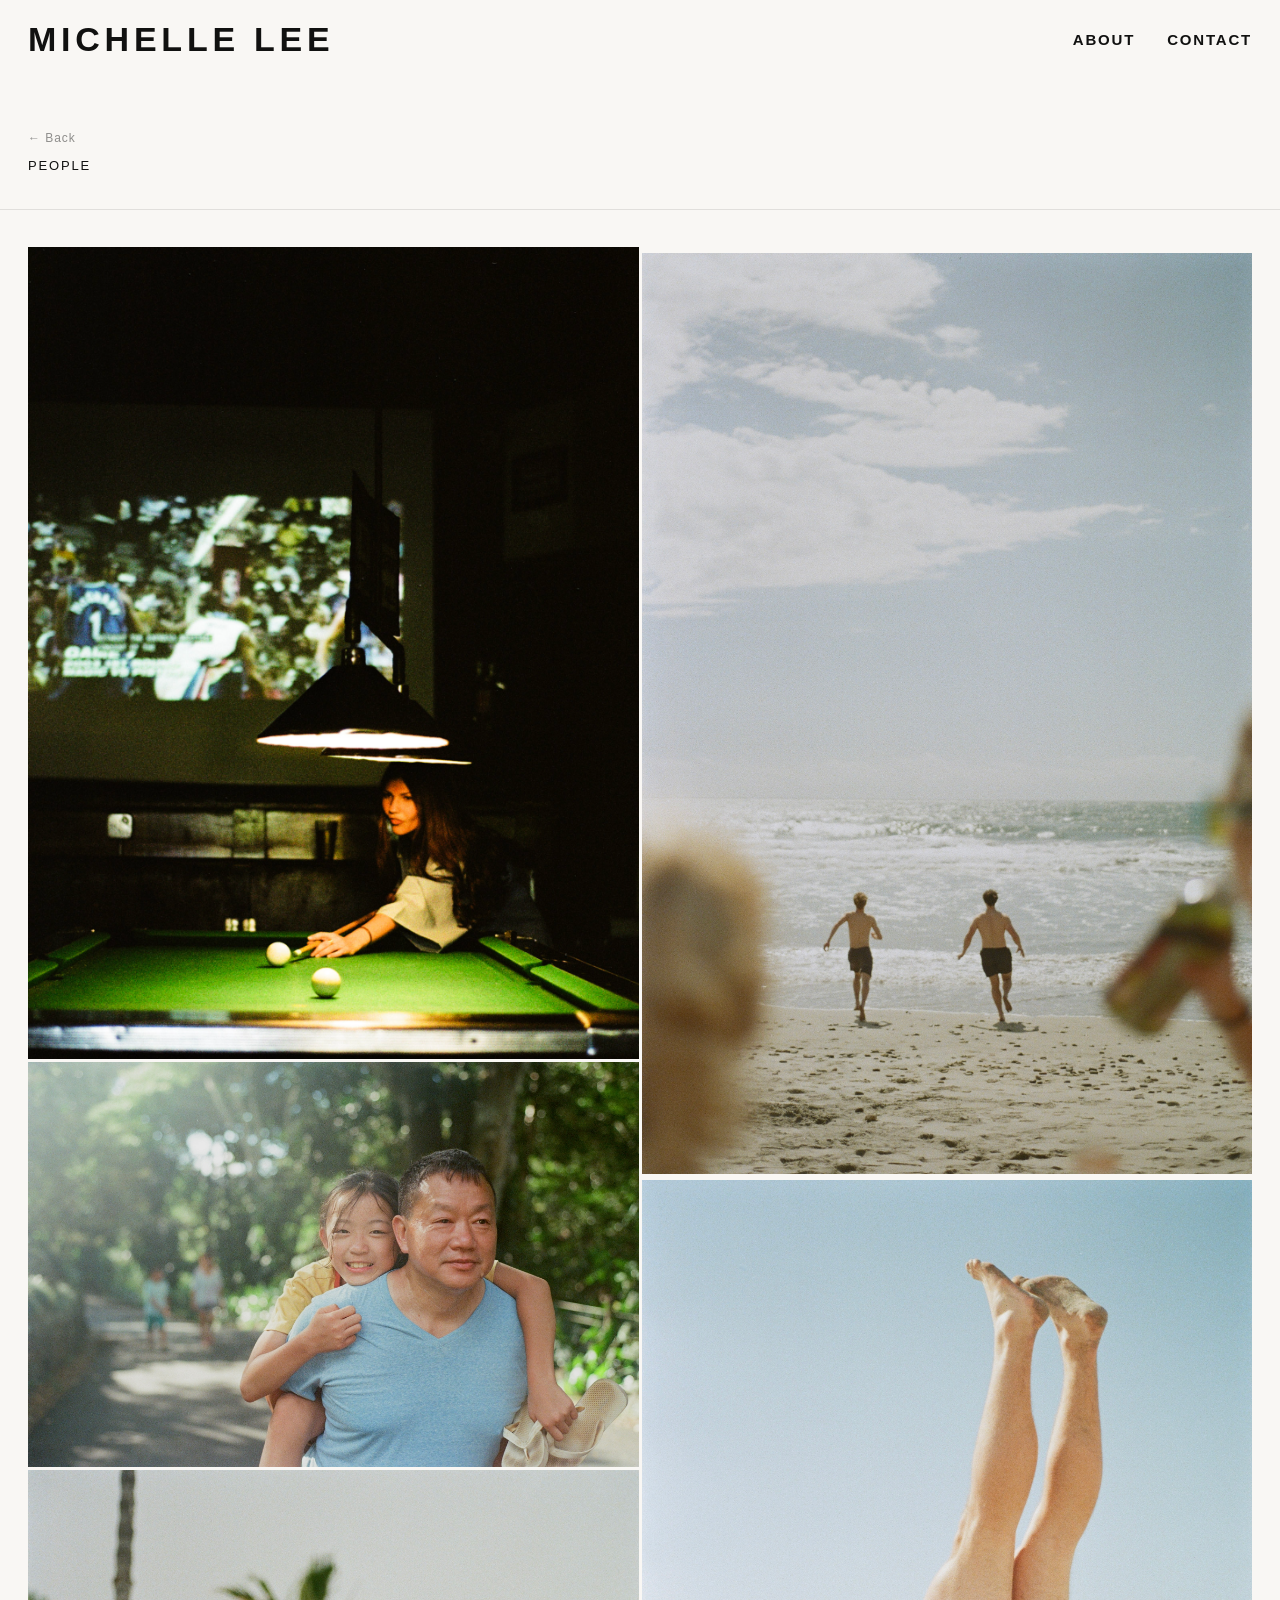
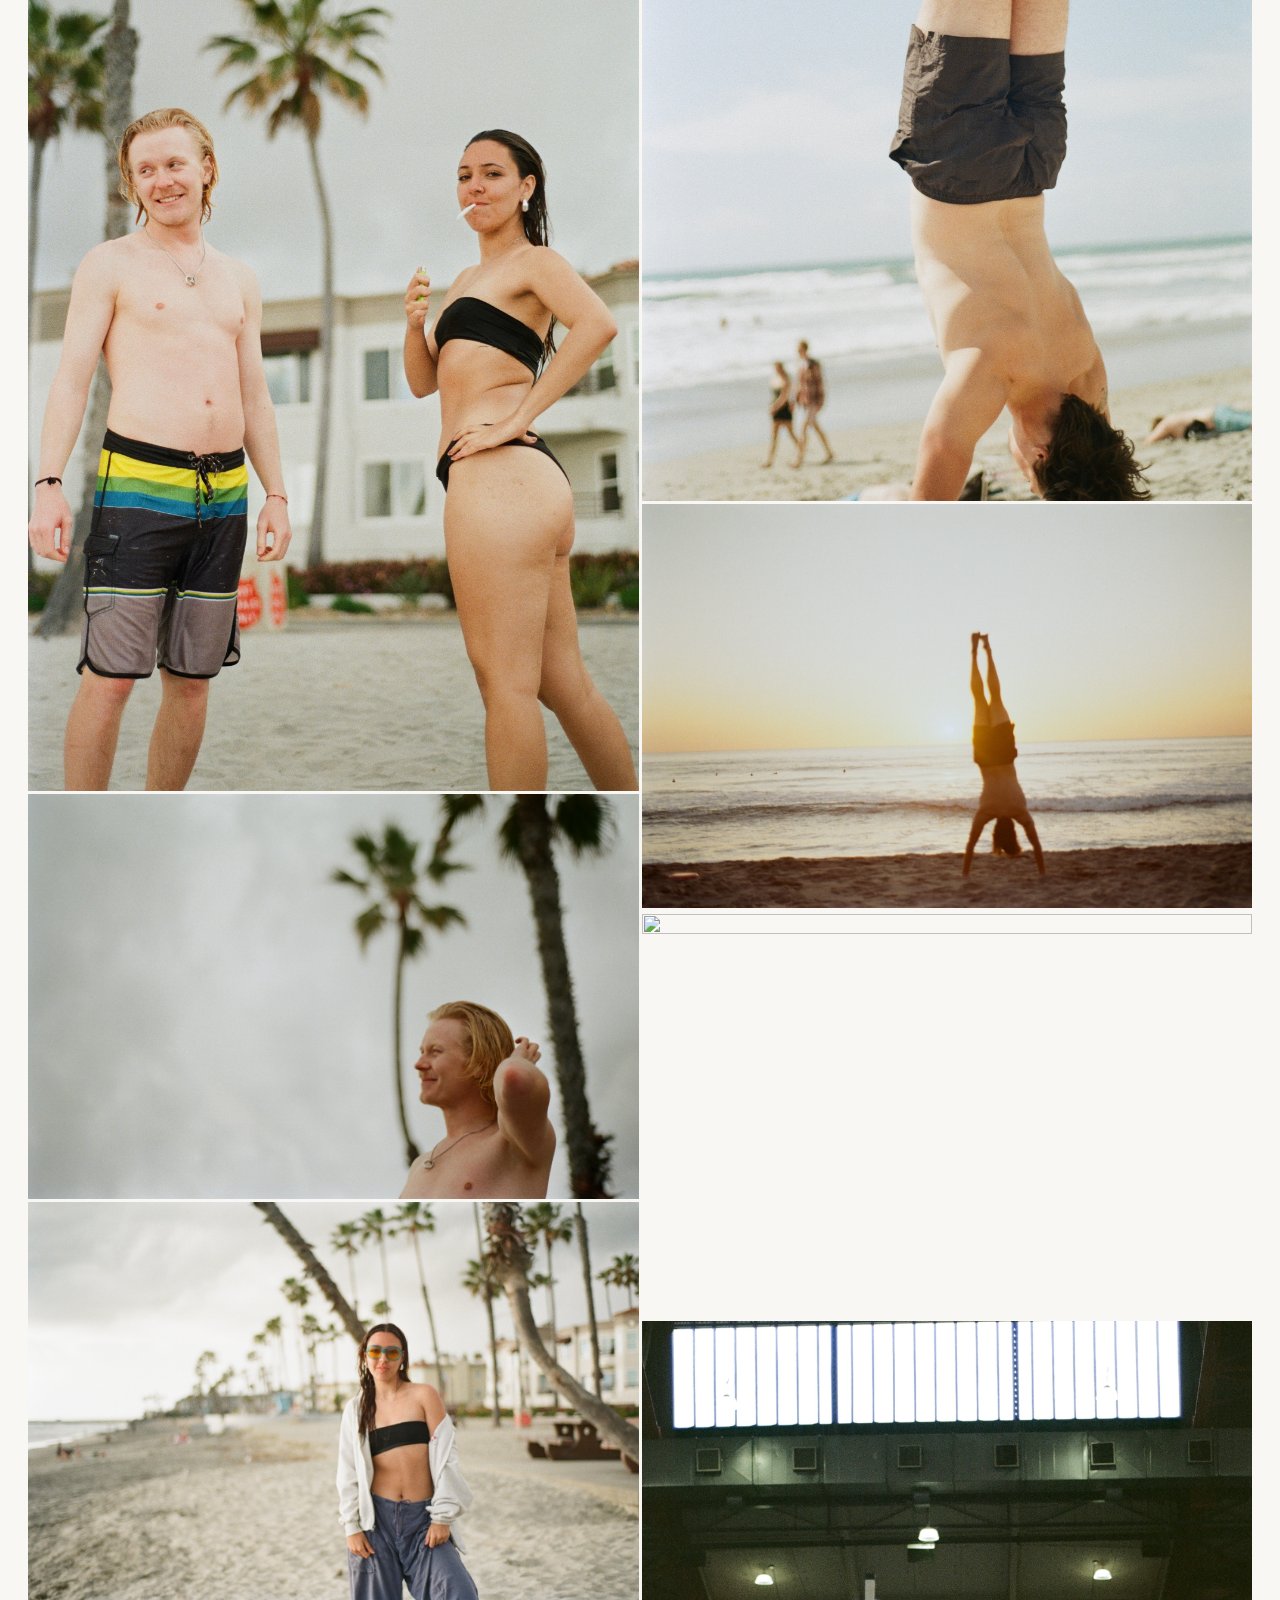
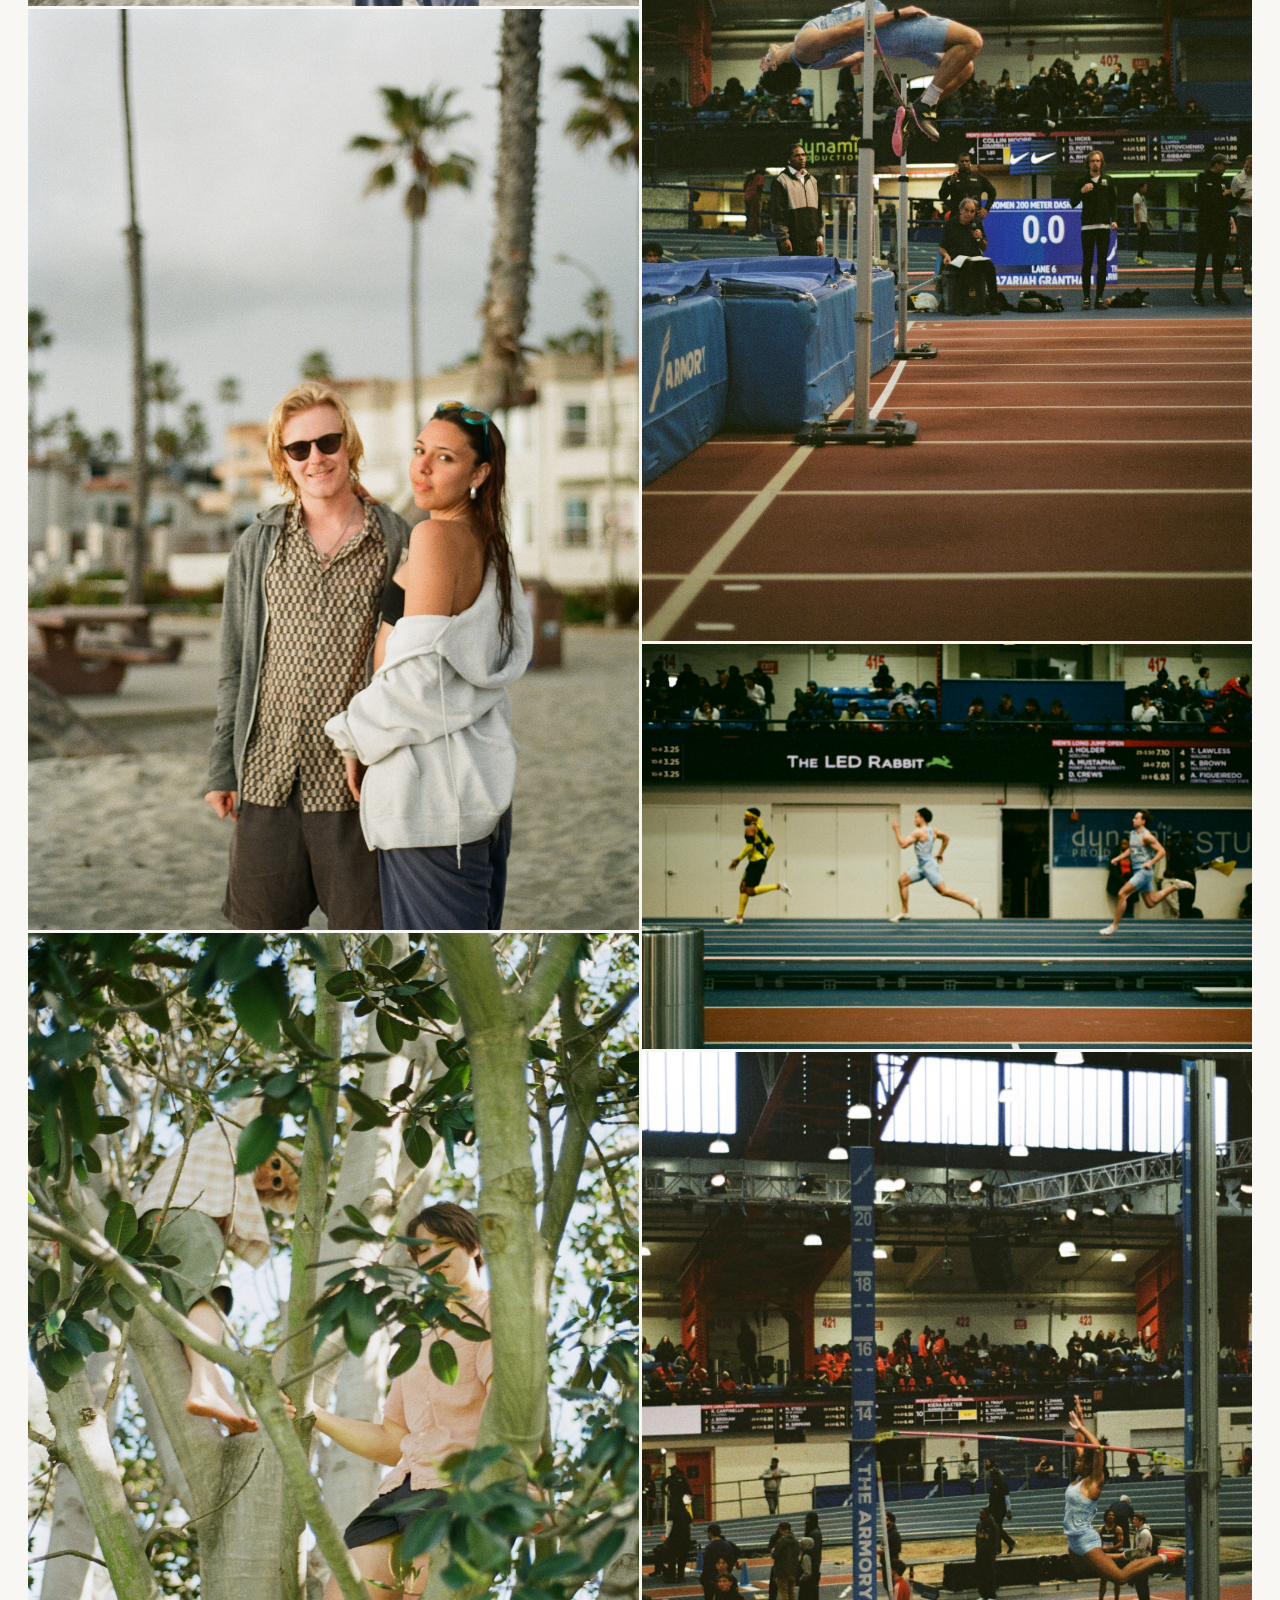
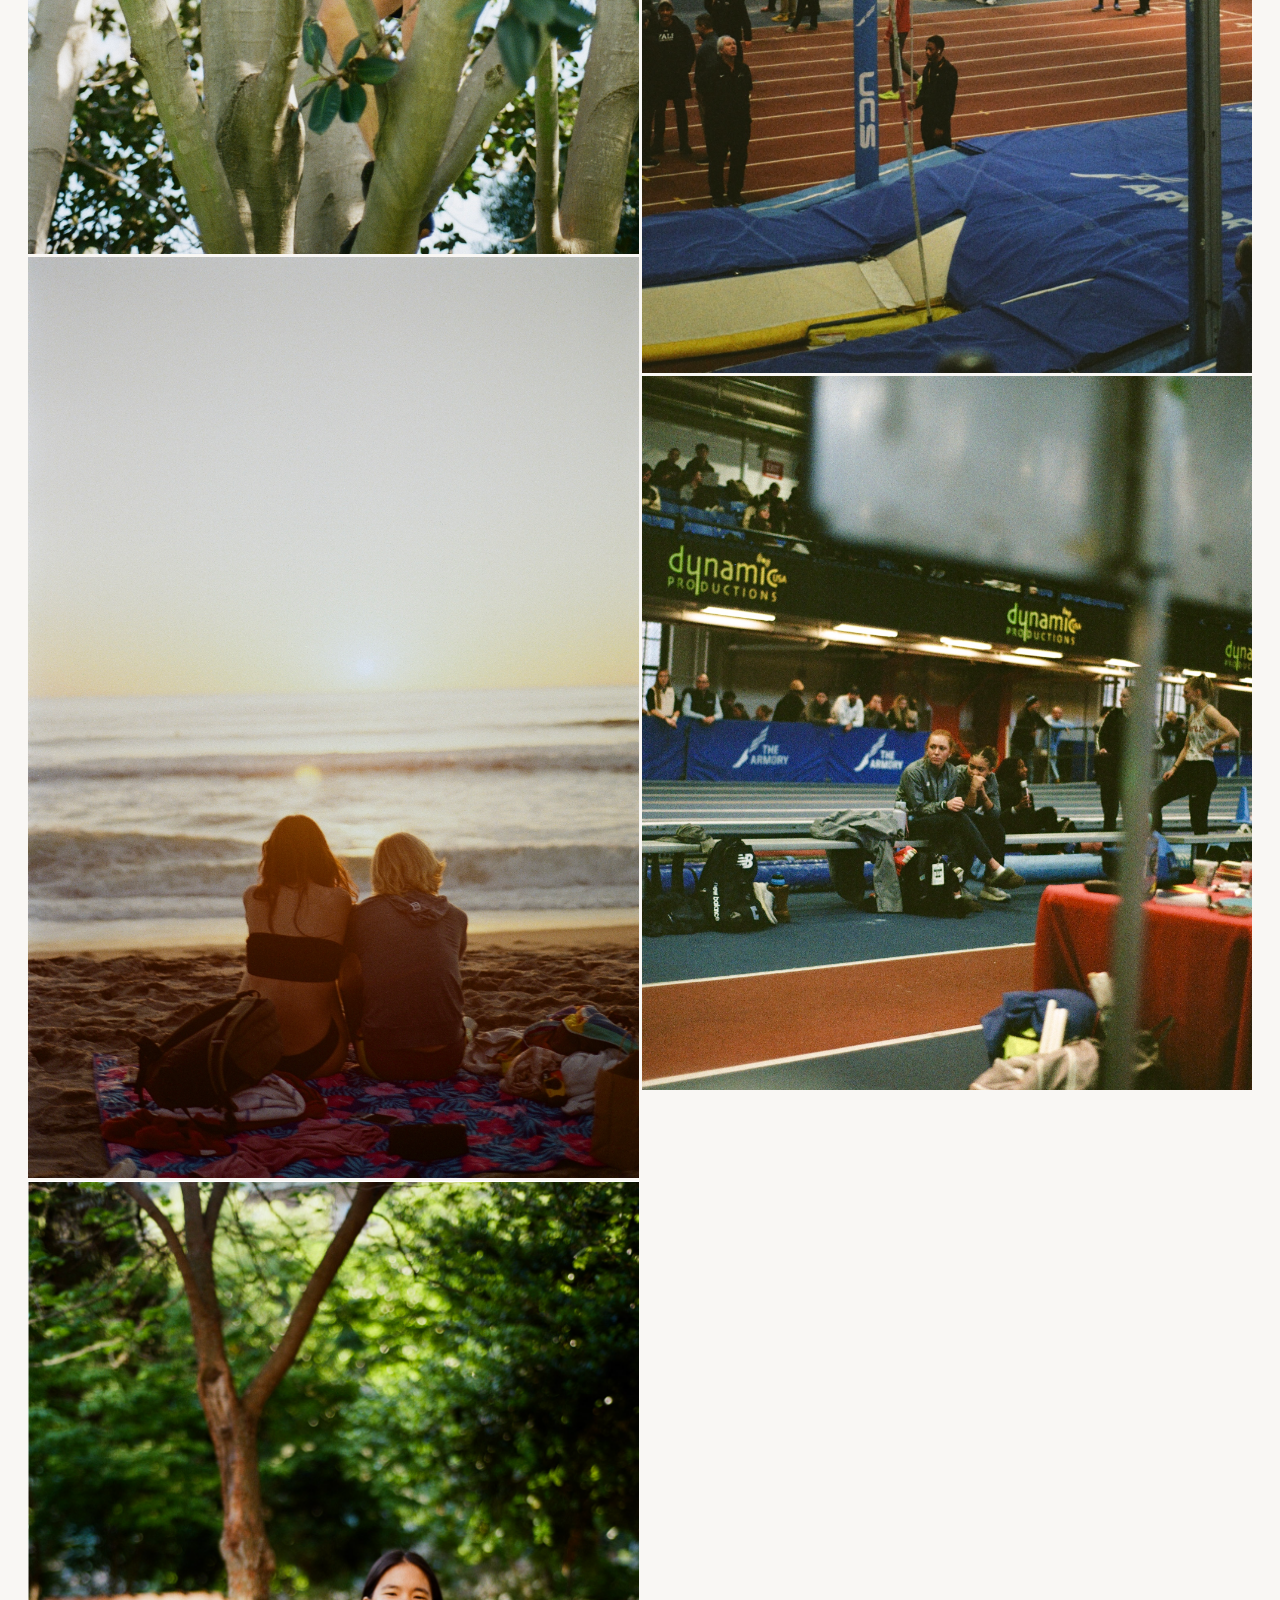
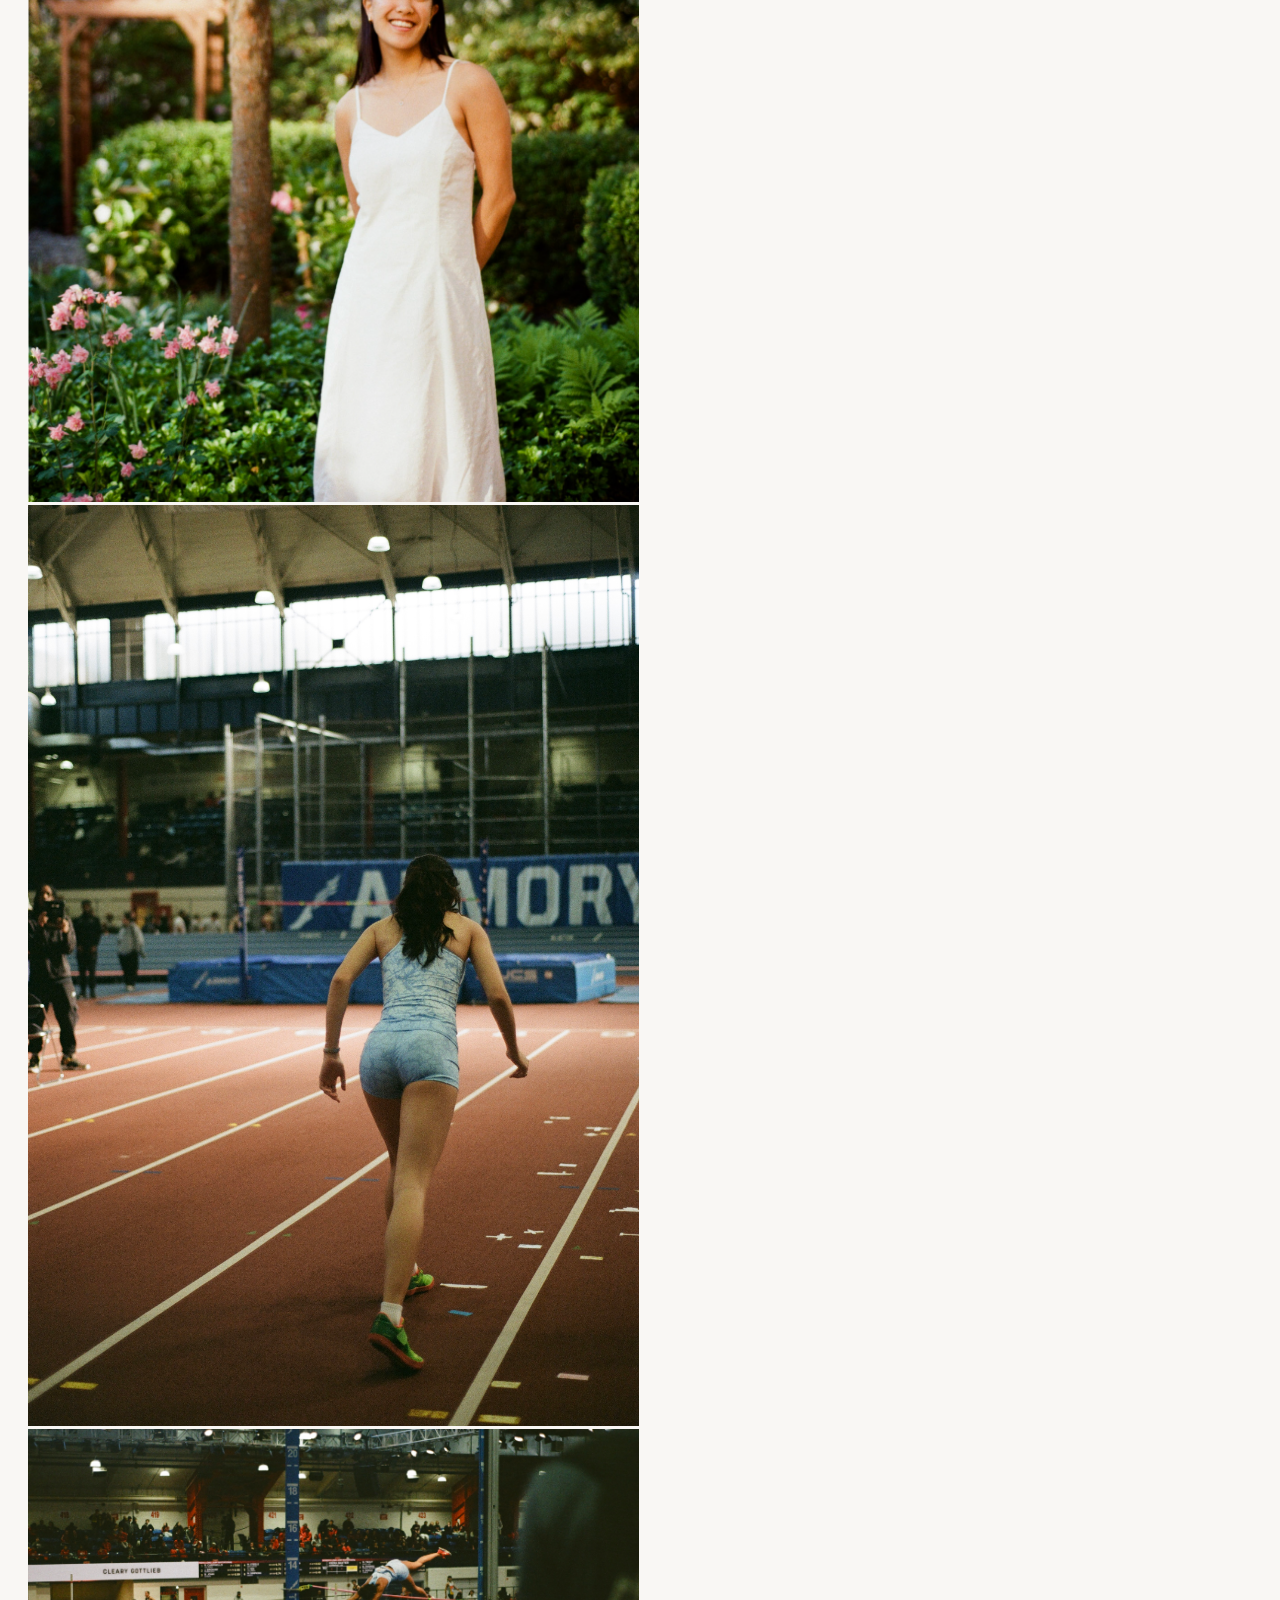
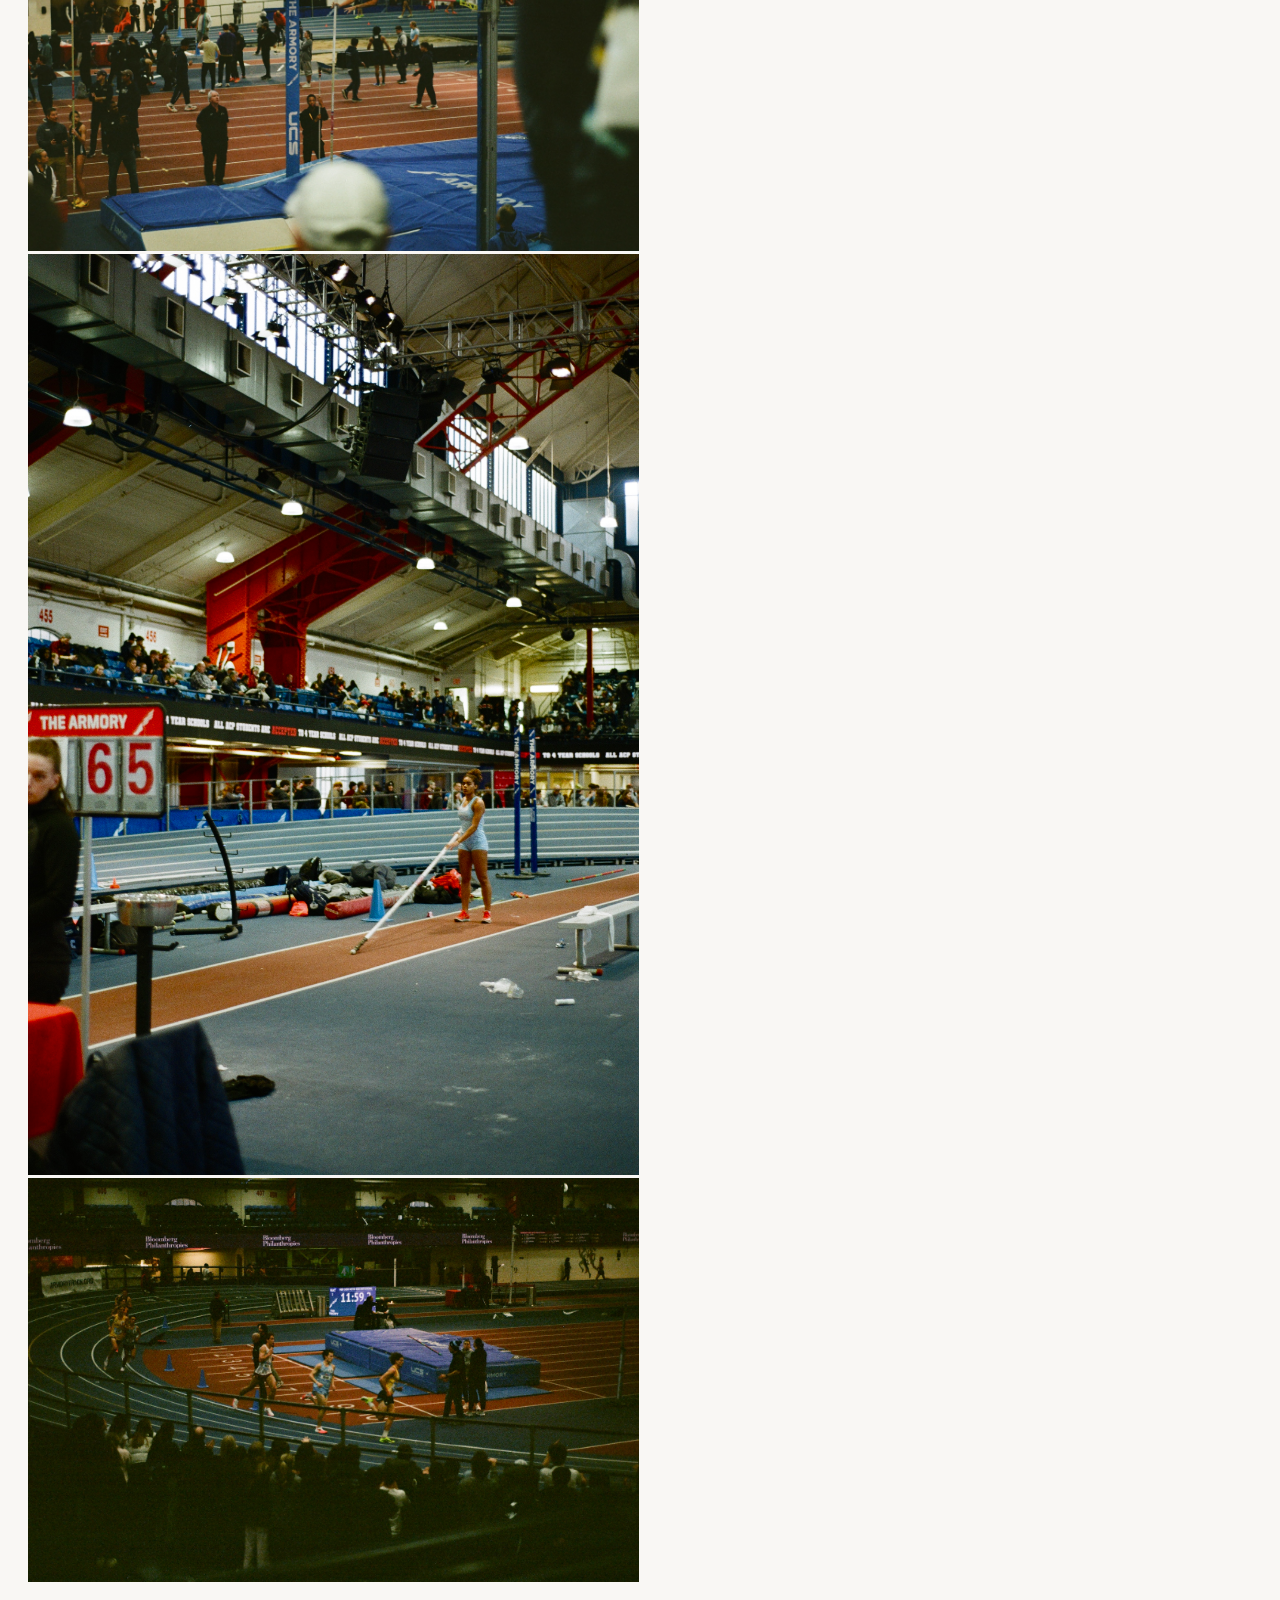
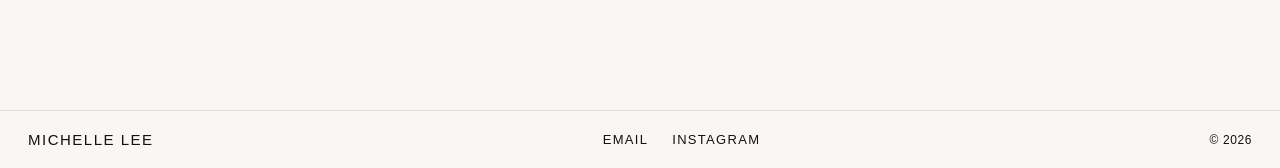
==== people.html @ dc530968 "web" ====
<!DOCTYPE html>
<html lang="en">
<head>
    <meta charset="UTF-8">
    <meta name="viewport" content="width=device-width, initial-scale=1.0">
    <title>People — Michelle Lee</title>
    <link rel="preconnect" href="https://fonts.googleapis.com">
    <link rel="preconnect" href="https://fonts.gstatic.com" crossorigin>
    <link href="https://fonts.googleapis.com/css2?family=Inter:wght@300;400;500;700&display=swap" rel="stylesheet">
    <link rel="stylesheet" href="css/style.css">
    <link rel="stylesheet" href="css/graduation.css">
</head>
<body>

    <nav class="nav" id="nav">
        <a href="index.html" class="nav-logo">Michelle Lee</a>
        <ul class="nav-links">
            <li><a href="about.html">About</a></li>
            <li><a href="contact.html">Contact</a></li>
        </ul>
    </nav>

    <main class="grad-main">

        <header class="grad-header">
            <p class="grad-back"><a href="index.html">← Back</a></p>
            <h1 class="grad-title">People</h1>
        </header>

        <div class="grad-grid">
            <div class="grad-col">
            <img src="images/people/people-01.jpg" alt="">
            <img src="images/people/people-03.jpg" alt="">
            <img src="images/people/people-05.png" alt="">
            <img src="images/people/people-07.png" alt="" width="1392" height="1852">
            <img src="images/people/people-09.jpg" alt="" width="2317" height="1536">
            <img src="images/people/people-11.jpg" alt="" width="2048" height="3089">
            <img src="images/people/people-13.jpg" alt="" width="3089" height="2048">
            <img src="images/people/people-15.jpg" alt="" width="3089" height="2048">
            <img src="images/people/people-17.jpg" alt="" width="2048" height="3089">
            <img src="images/people/people-19.jpg" alt="" width="2048" height="3089">
            <img src="images/people/people-21.jpg" alt="" width="2048" height="3089">
            <img src="images/people/people-23.png" alt="" width="1238" height="1868">
            <img src="images/people/people-25.jpg" alt="" width="2048" height="3089">
            <img src="images/people/people-27.jpg" alt="" width="2657" height="1837">
            <img src="images/people/people-29.jpg" alt="" width="2048" height="3089">
            <img src="images/people/people-31.jpg" alt="" width="3089" height="2048">
            </div>
            <div class="grad-col">
            <img src="images/people/people-02.jpg" alt="">
            <img src="images/people/people-04.png" alt="">
            <img src="images/people/people-06.png" alt="">
            <img src="images/people/people-08.png" alt="">
            <img src="images/people/people-10.jpg" alt="">
            <img src="images/people/people-12.jpg" alt="" width="2048" height="3089">
            <img src="images/people/people-14.jpg" alt="">
            <img src="images/people/people-16.jpg" alt="" width="2048" height="3089">
            <img src="images/people/people-18.jpg" alt="" width="3089" height="2048">
            <img src="images/people/people-20.jpg" alt="">
            <img src="images/people/people-22.png" alt="" width="2280" height="1506">
            <img src="images/people/people-24.jpg" alt="" width="2048" height="3089">
            <img src="images/people/people-26.jpg" alt="" width="2983" height="1977">
            <img src="images/people/people-28.jpg" alt="" width="1526" height="2301">
            <img src="images/people/people-30.jpg" alt="" width="2040" height="2386">
            </div>
        </div>

    </main>

    <footer class="footer" id="contact">
        <span class="footer-name">Michelle Lee</span>
        <div class="footer-links">
            <a href="mailto:michellesynlee@gmail.com">Email</a>
            <a href="https://www.instagram.com/michellesynlee" target="_blank" rel="noopener">Instagram</a>
        </div>
        <span class="footer-copy">© 2026</span>
    </footer>

    <script src="js/main.js"></script>
</body>
</html>
---- css/style.css ----
/* ============================================================
   Michelle Lee Photography
   ============================================================ */

:root {
    --bg:    #F9F7F4;
    --ink:   #111110;
    --muted: #999896;
    --nav-h: 80px;

    --font: "Helvetica Neue", Helvetica, "Inter", Arial, sans-serif;
}

*, *::before, *::after { box-sizing: border-box; margin: 0; padding: 0; }
html { font-size: 16px; scroll-behavior: smooth; }
img  { display: block; max-width: 100%; }
a    { color: inherit; text-decoration: none; }
ul   { list-style: none; }

body {
    background: var(--bg);
    color: var(--ink);
    font-family: var(--font);
    font-weight: 300;
    -webkit-font-smoothing: antialiased;
}

/* ============================================================
   NAV
   ============================================================ */
.nav {
    position: fixed;
    inset: 0 0 auto 0;
    z-index: 100;
    height: var(--nav-h);
    display: flex;
    align-items: center;
    justify-content: space-between;
    padding: 0 28px;
    background: var(--bg);
    border-bottom: 1px solid transparent;
    transition: border-color 0.3s;
}

.nav.scrolled {
    border-color: rgba(17,17,16,0.1);
}

.nav-logo {
    font-size: 34px;
    font-weight: 700;
    letter-spacing: 0.14em;
    text-transform: uppercase;
}

.nav-links {
    display: flex;
    gap: 32px;
}

.nav-links a {
    font-size: 15px;
    font-weight: 700;
    letter-spacing: 0.12em;
    text-transform: uppercase;
    color: var(--ink);
    transition: opacity 0.2s;
}

.nav-links a:hover {
    opacity: 0.45;
}

/* ============================================================
   INDEX GRID
   ============================================================ */
main {
    padding-top: var(--nav-h);
}

.index {
    display: grid;
    grid-template-columns: repeat(3, 1fr);
    gap: 2px;
}

.index-item {
    display: block;
    cursor: pointer;
}

.img-block {
    width: 100%;
    height: calc(100svh - var(--nav-h) - 240px);
    overflow: hidden;
    transition: opacity 0.35s;
}

.index-item:hover .img-block {
    opacity: 0.85;
}

.img-block img {
    width: 100%;
    height: 100%;
    object-fit: cover;
    display: block;
}

/* placeholder colours — swap for real <img> tags */
.img-block--grad    { background: #D8D2CB; }
.img-block--portrait{ background: #CFC9C2; }
.img-block--other   { background: #C6C0B9; }

.index-label {
    padding: 12px 0 0 16px;
    font-size: 15px;
    font-weight: 700;
    letter-spacing: 0.1em;
    text-transform: uppercase;
    color: var(--ink);
}

/* ============================================================
   MARQUEE
   ============================================================ */
.marquee {
    margin-top: 48px;
    overflow: hidden;
    border-top: 1px solid rgba(17,17,16,0.1);
    border-bottom: 1px solid rgba(17,17,16,0.1);
    padding: 10px 0;
}

.marquee-track {
    display: flex;
    width: max-content;
    animation: marquee 30s linear infinite;
    will-change: transform;
}

.marquee-track span {
    font-size: 14px;
    font-weight: 500;
    letter-spacing: 0.2em;
    text-transform: uppercase;
    color: var(--ink);
    white-space: nowrap;
    margin-right: 28px;
}

.marquee-track .sep {
    letter-spacing: 0;
}

@keyframes marquee {
    from { transform: translateX(0) translateZ(0); }
    to   { transform: translateX(-50%) translateZ(0); }
}

/* ============================================================
   FOOTER
   ============================================================ */
.footer {
    display: flex;
    align-items: center;
    justify-content: space-between;
    padding: 20px 28px;
    margin-top: 48px;
    border-top: 1px solid rgba(17,17,16,0.1);
}

.footer-name {
    font-size: 15px;
    font-weight: 500;
    letter-spacing: 0.1em;
    text-transform: uppercase;
}

.footer-links {
    display: flex;
    gap: 24px;
}

.footer-links a {
    font-size: 13px;
    font-weight: 500;
    letter-spacing: 0.1em;
    text-transform: uppercase;
    color: var(--ink);
    transition: opacity 0.2s;
}

.footer-links a:hover {
    opacity: 0.45;
}

.footer-copy {
    font-size: 12px;
    color: var(--ink);
    letter-spacing: 0.05em;
}

/* ============================================================
   RESPONSIVE
   ============================================================ */
@media (max-width: 768px) {
    :root { --nav-h: 60px; }

    .nav { padding: 0 16px; }
    .nav-logo { font-size: 18px; letter-spacing: 0.1em; }
    .nav-links { gap: 18px; }
    .nav-links a { font-size: 11px; }

    .index {
        grid-template-columns: 1fr;
        gap: 2px;
    }

    .img-block {
        height: auto;
        aspect-ratio: 4 / 3;
    }

    .index-label { font-size: 13px; padding-left: 12px; }

    .marquee { margin-top: 24px; }
    .marquee-track span { font-size: 11px; margin-right: 18px; }

    .footer {
        flex-wrap: wrap;
        gap: 10px;
        padding: 16px;
        margin-top: 24px;
    }
    .footer-name { font-size: 13px; }
    .footer-links a { font-size: 11px; }
    .footer-copy { width: 100%; font-size: 11px; }
}
---- css/graduation.css ----
/* ============================================================
   Graduation page
   ============================================================ */

.grad-main {
    padding-top: var(--nav-h);
    padding-bottom: 80px;
}

/* --- Header ------------------------------------------------- */
.grad-header {
    padding: 48px 28px 36px;
    border-bottom: 1px solid rgba(17,17,16,0.1);
    margin-bottom: 28px;
}

.grad-back a {
    font-size: 12px;
    font-weight: 400;
    letter-spacing: 0.08em;
    color: var(--ink);
    opacity: 0.45;
    text-decoration: none;
    transition: opacity 0.2s;
}

.grad-back a:hover {
    opacity: 1;
}

.grad-title {
    margin-top: 12px;
    font-size: 13px;
    font-weight: 400;
    letter-spacing: 0.14em;
    text-transform: uppercase;
}

/* --- Two-column grid ---------------------------------------- */
.grad-grid {
    display: flex;
    align-items: flex-start;
    gap: 3px;
    padding: 0 28px;
}

.grad-col {
    flex: 1;
    min-width: 0;
    display: flex;
    flex-direction: column;
    gap: 3px;
}

.grad-col img {
    display: block;
    width: 100%;
    height: auto;
}

/* --- Responsive --------------------------------------------- */
@media (max-width: 768px) {
    .grad-header {
        padding: 32px 16px 20px;
    }

    .grad-grid {
        flex-direction: column;
        padding: 0 12px;
        gap: 2px;
    }

    .grad-col {
        flex: none;
        width: 100%;
        gap: 2px;
    }
}
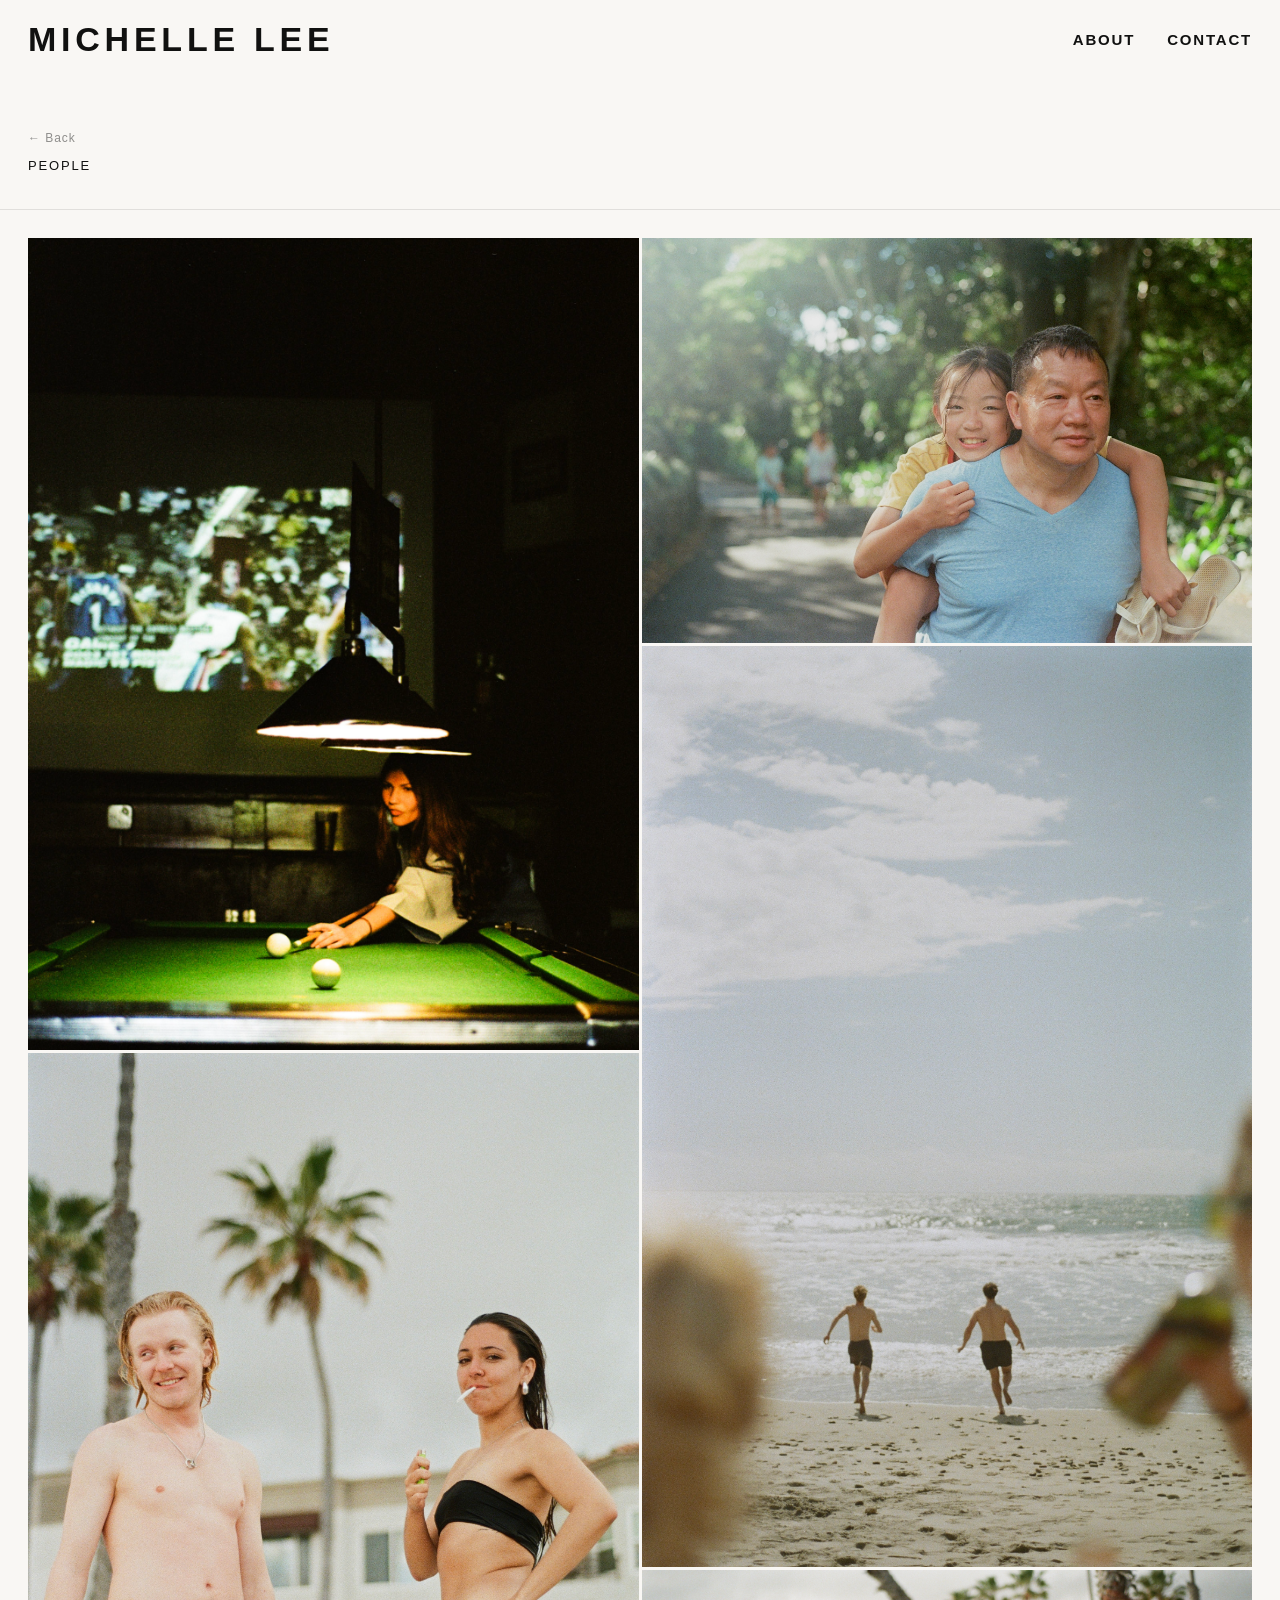
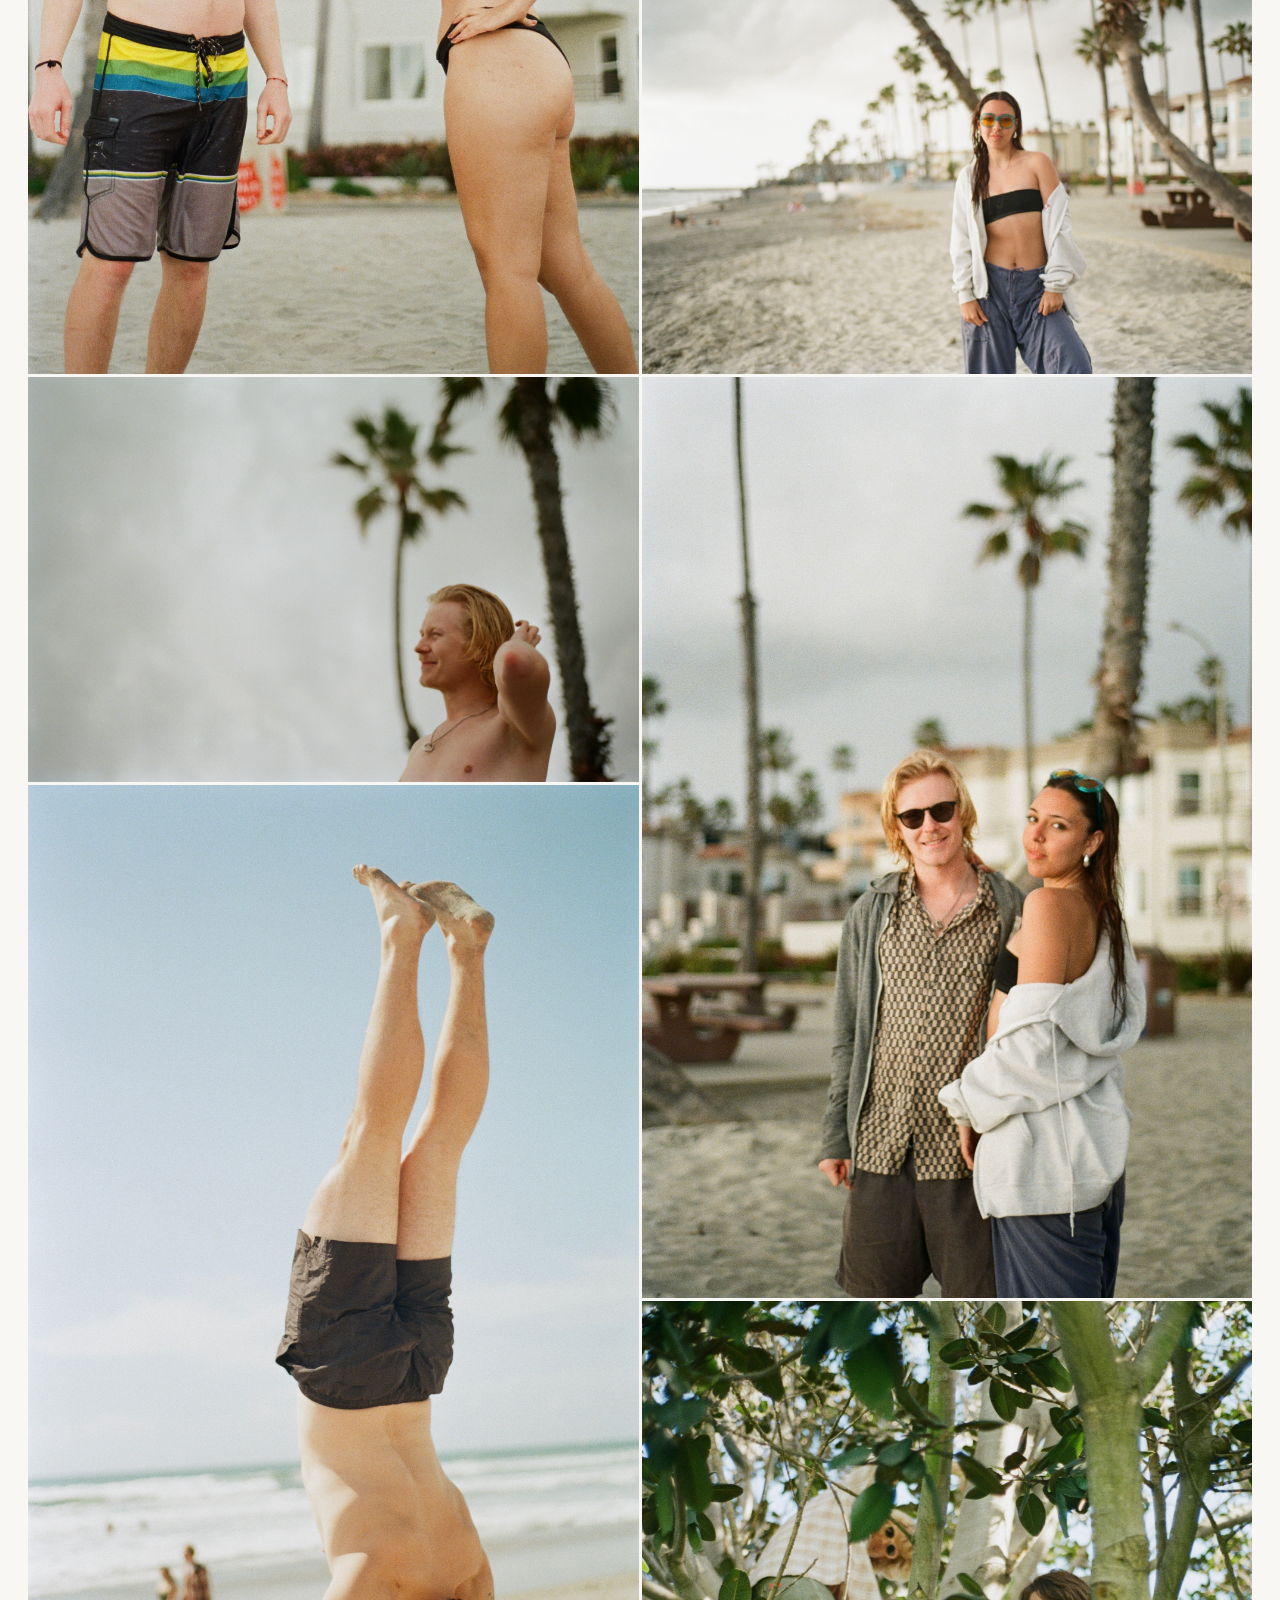
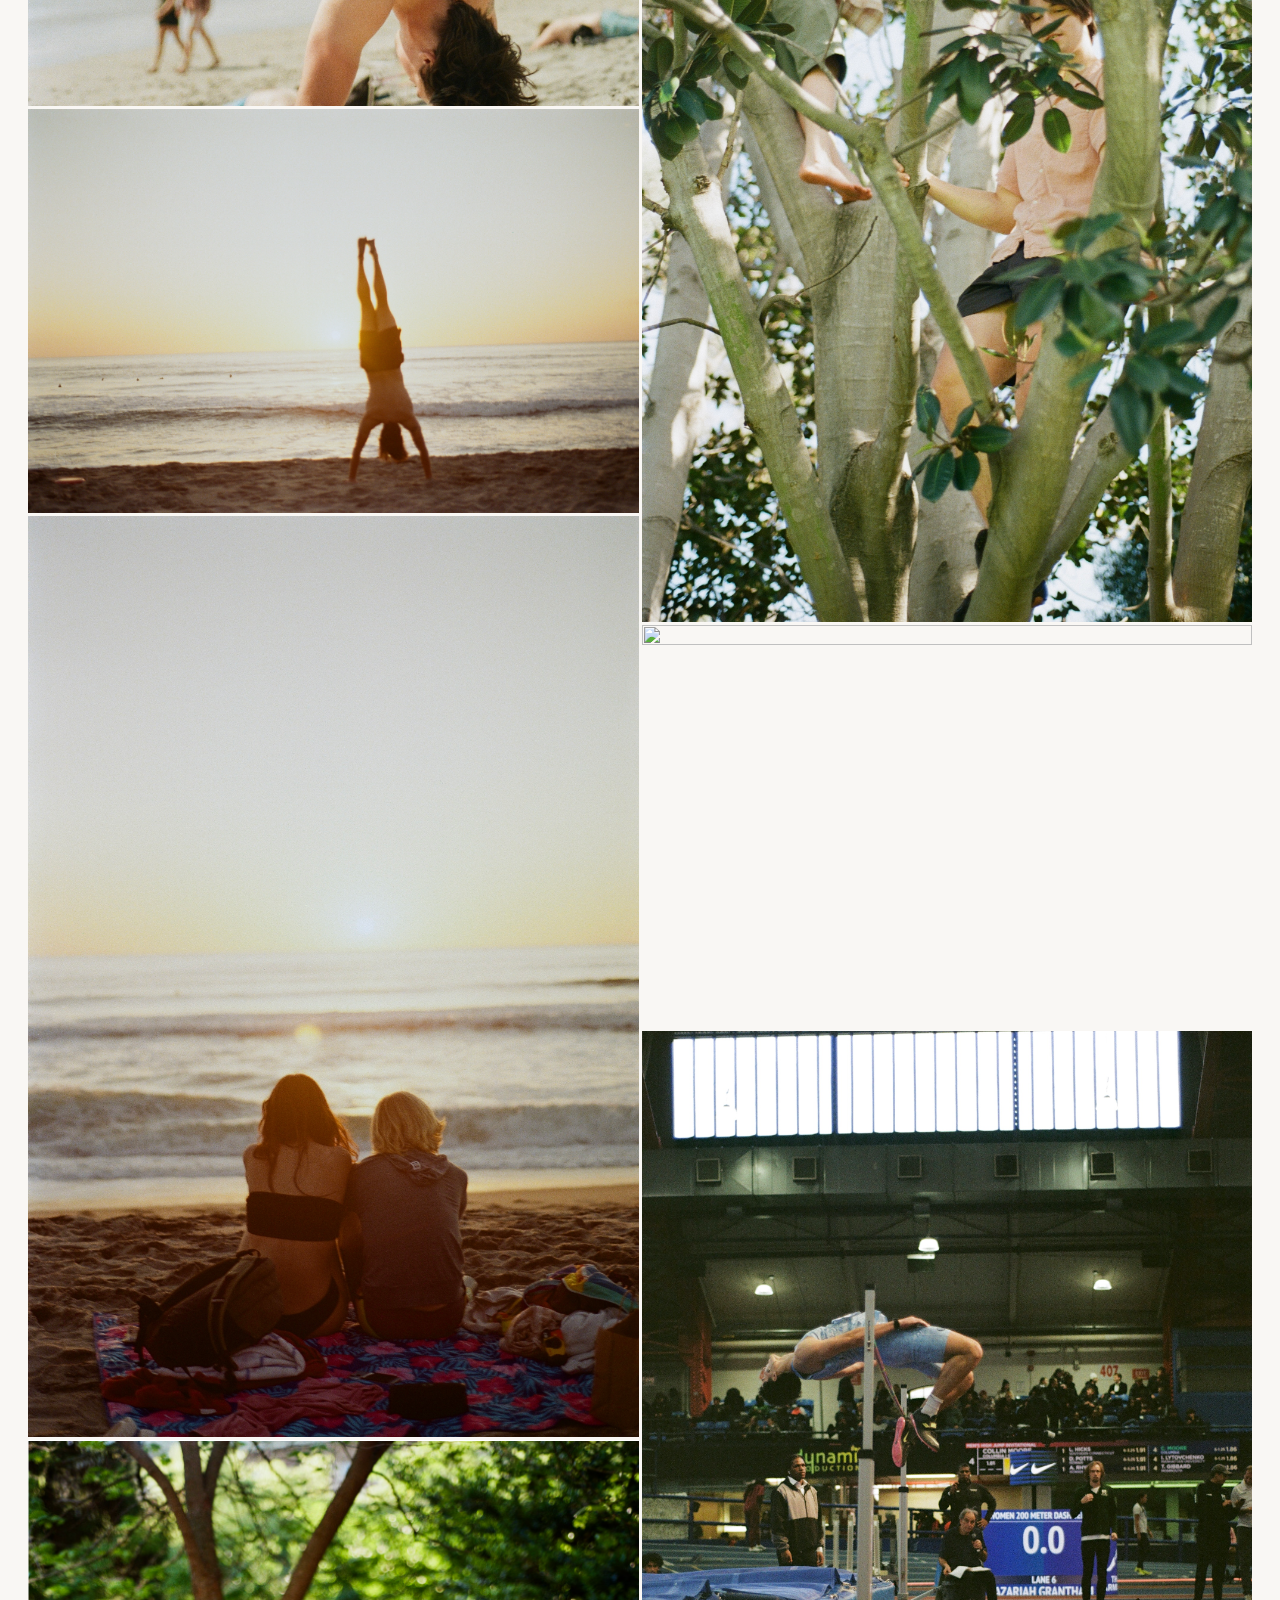
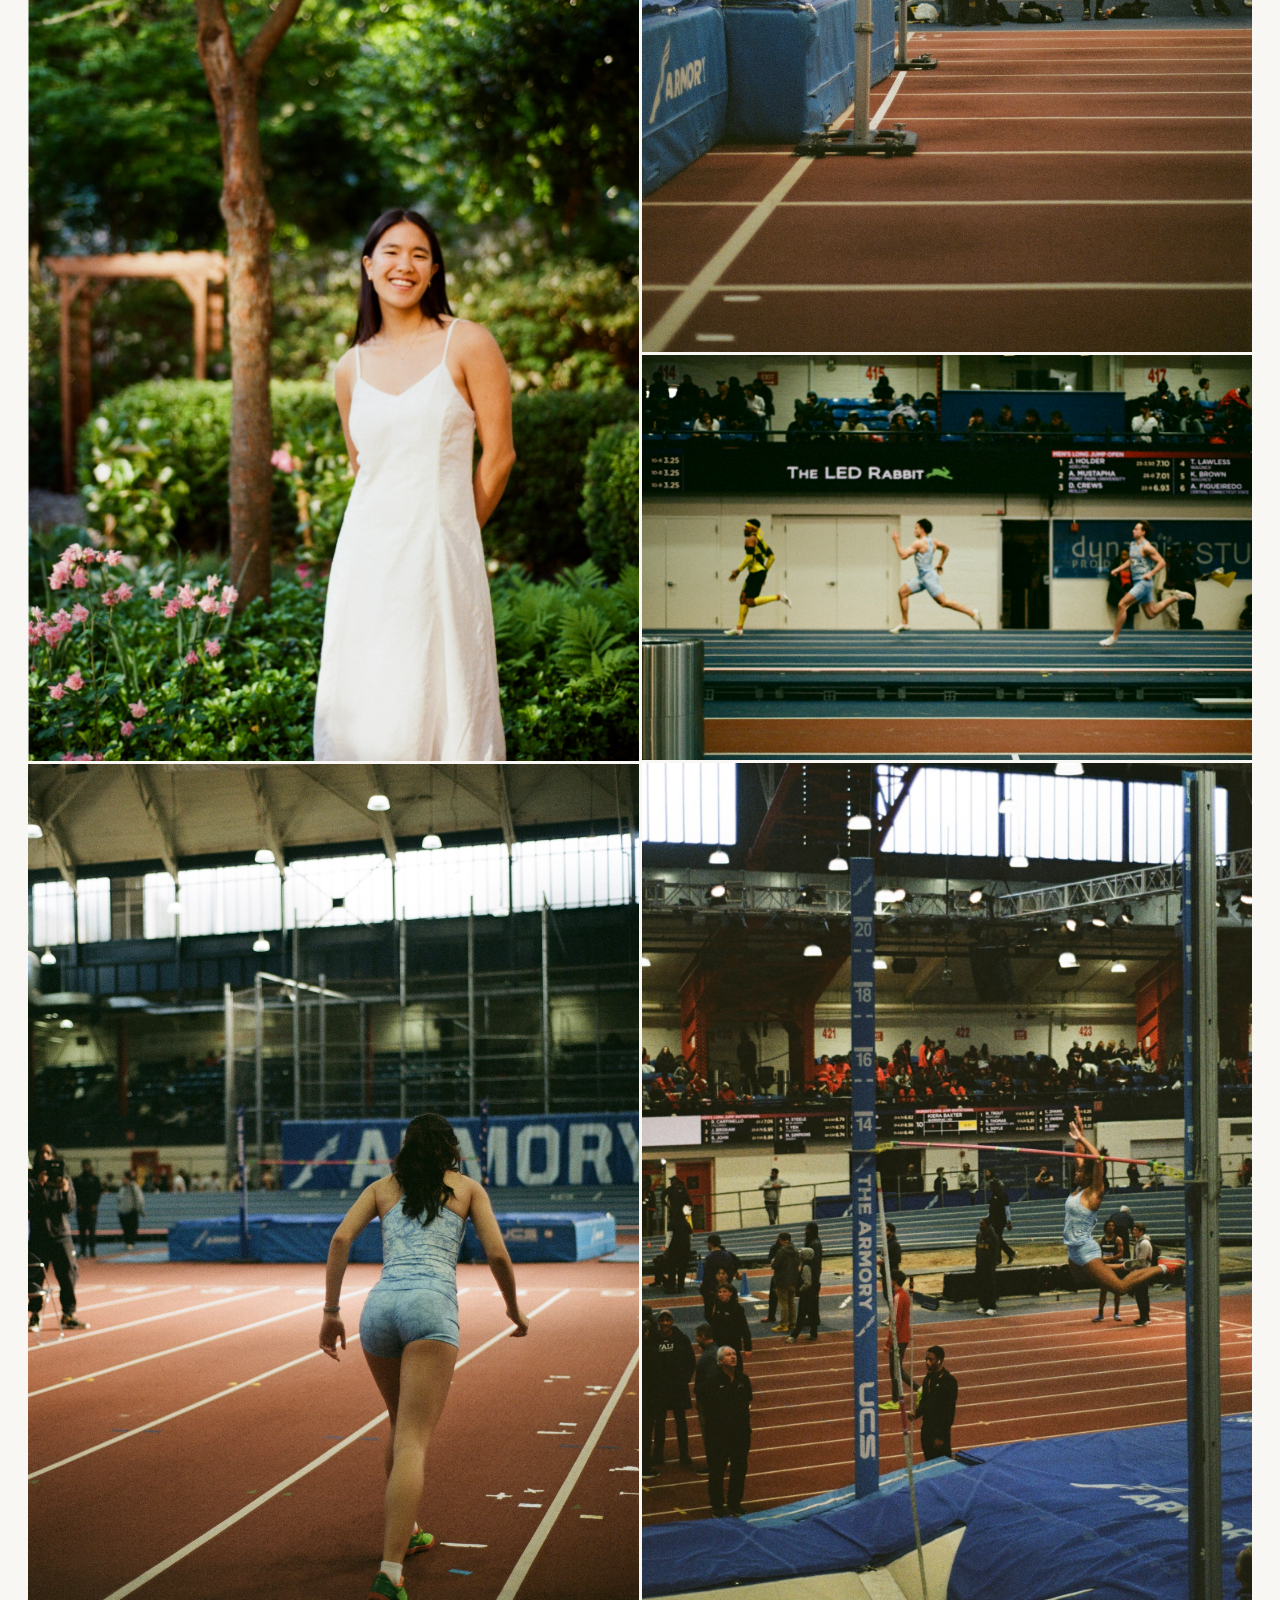
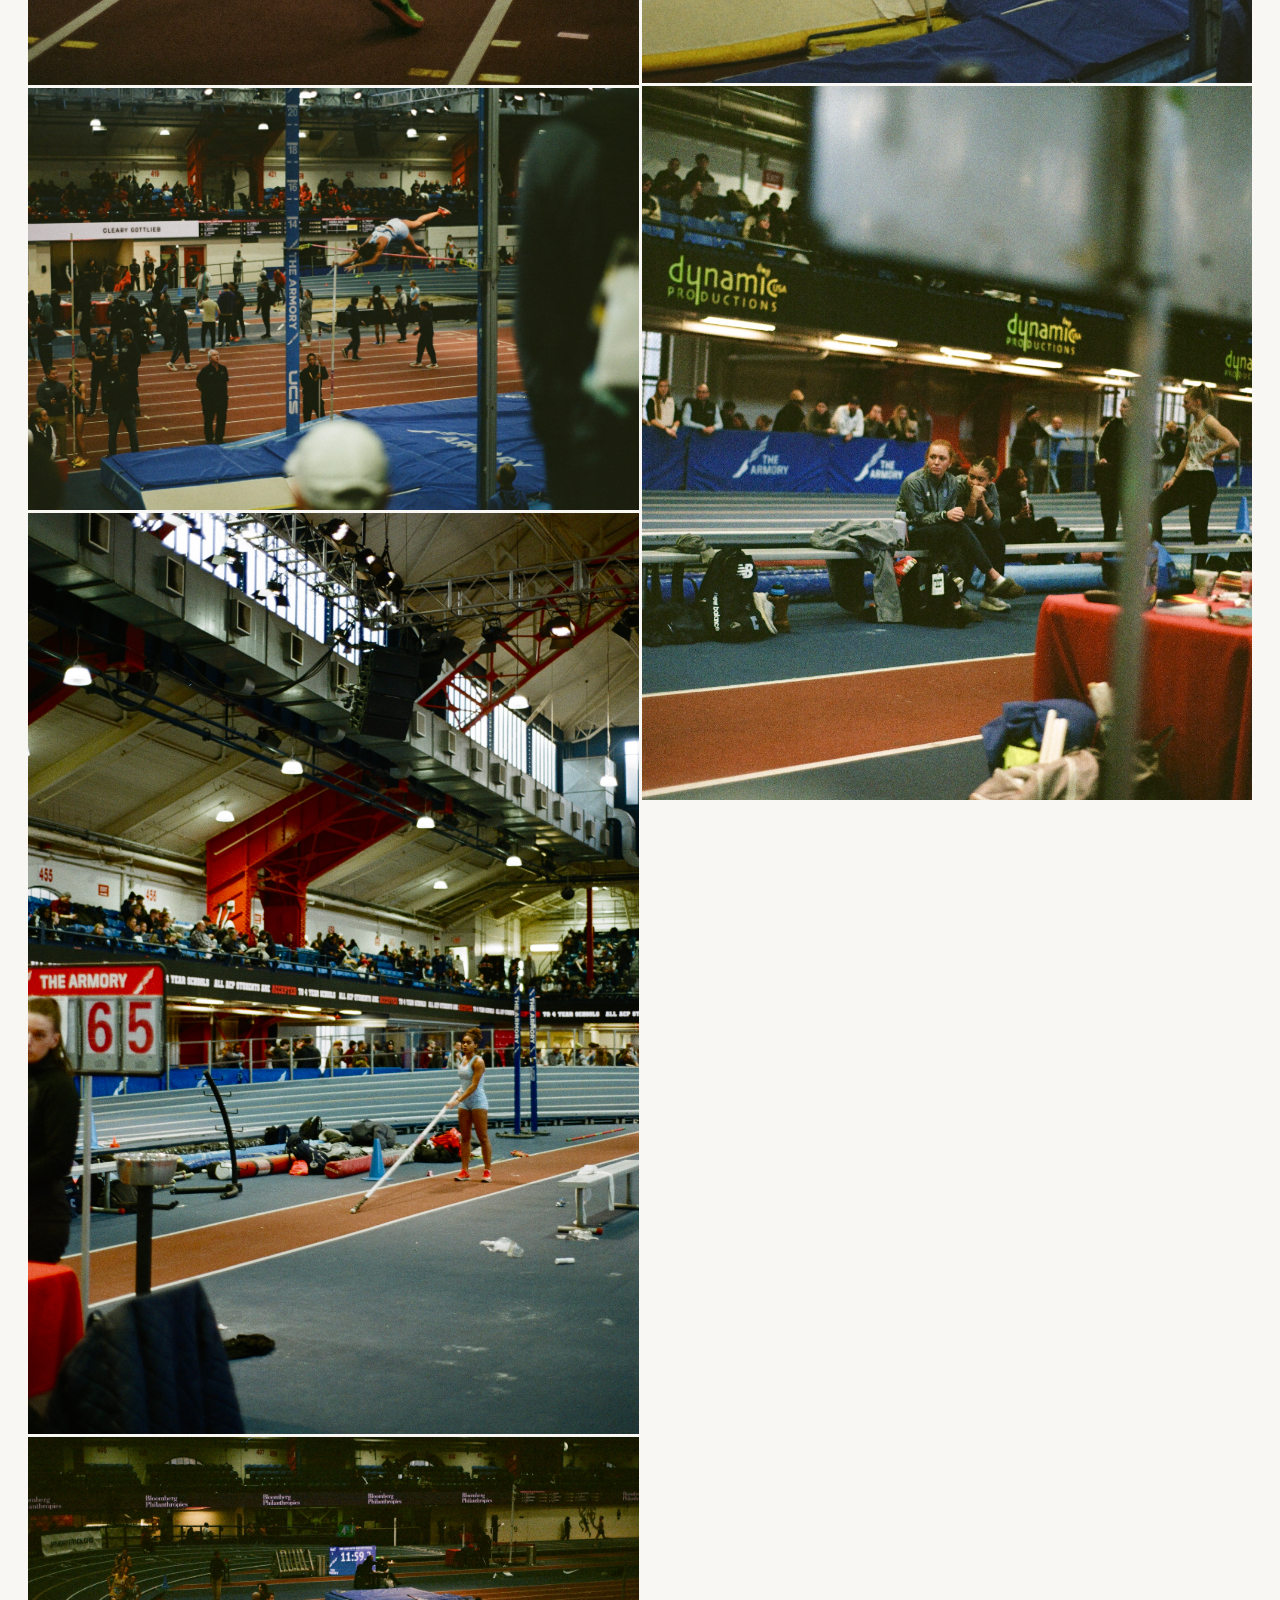
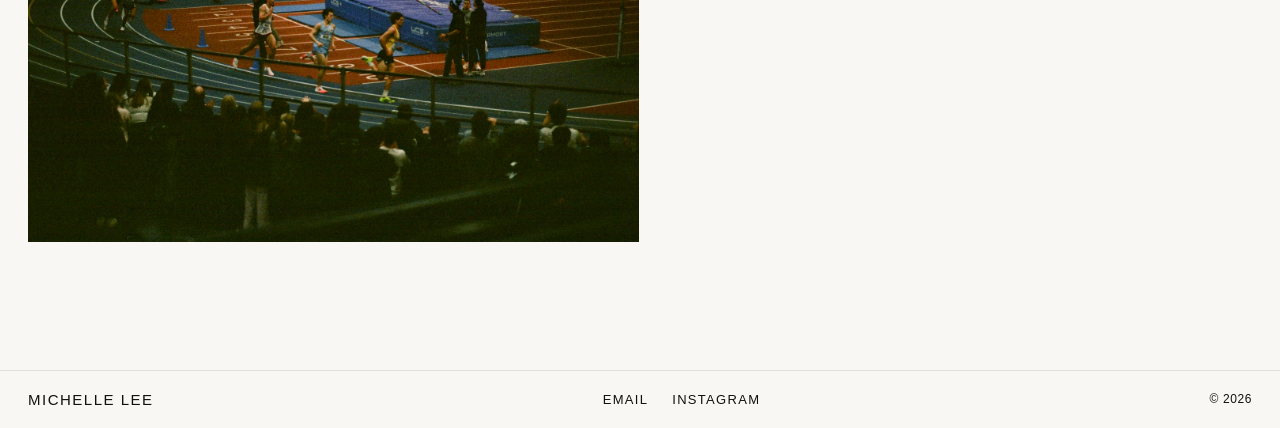
==== commit 5710b61b: "changes" ====
--- a/people.html
+++ b/people.html
@@ -29,16 +29,11 @@
 
         <div class="grad-grid">
             <div class="grad-col">
-            <img src="images/people/people-01.jpg" alt="">
-            <img src="images/people/people-03.jpg" alt="">
-            <img src="images/people/people-05.png" alt="">
             <img src="images/people/people-07.png" alt="" width="1392" height="1852">
-            <img src="images/people/people-09.jpg" alt="" width="2317" height="1536">
             <img src="images/people/people-11.jpg" alt="" width="2048" height="3089">
             <img src="images/people/people-13.jpg" alt="" width="3089" height="2048">
-            <img src="images/people/people-15.jpg" alt="" width="3089" height="2048">
-            <img src="images/people/people-17.jpg" alt="" width="2048" height="3089">
-            <img src="images/people/people-19.jpg" alt="" width="2048" height="3089">
+            <img src="images/people/people-16.jpg" alt="" width="2048" height="3089">
+            <img src="images/people/people-18.jpg" alt="" width="3089" height="2048">
             <img src="images/people/people-21.jpg" alt="" width="2048" height="3089">
             <img src="images/people/people-23.png" alt="" width="1238" height="1868">
             <img src="images/people/people-25.jpg" alt="" width="2048" height="3089">
@@ -47,16 +42,11 @@
             <img src="images/people/people-31.jpg" alt="" width="3089" height="2048">
             </div>
             <div class="grad-col">
-            <img src="images/people/people-02.jpg" alt="">
-            <img src="images/people/people-04.png" alt="">
-            <img src="images/people/people-06.png" alt="">
-            <img src="images/people/people-08.png" alt="">
-            <img src="images/people/people-10.jpg" alt="">
+            <img src="images/people/people-09.jpg" alt="" width="2317" height="1536">
             <img src="images/people/people-12.jpg" alt="" width="2048" height="3089">
-            <img src="images/people/people-14.jpg" alt="">
-            <img src="images/people/people-16.jpg" alt="" width="2048" height="3089">
-            <img src="images/people/people-18.jpg" alt="" width="3089" height="2048">
-            <img src="images/people/people-20.jpg" alt="">
+            <img src="images/people/people-15.jpg" alt="" width="3089" height="2048">
+            <img src="images/people/people-17.jpg" alt="" width="2048" height="3089">
+            <img src="images/people/people-19.jpg" alt="" width="2048" height="3089">
             <img src="images/people/people-22.png" alt="" width="2280" height="1506">
             <img src="images/people/people-24.jpg" alt="" width="2048" height="3089">
             <img src="images/people/people-26.jpg" alt="" width="2983" height="1977">
